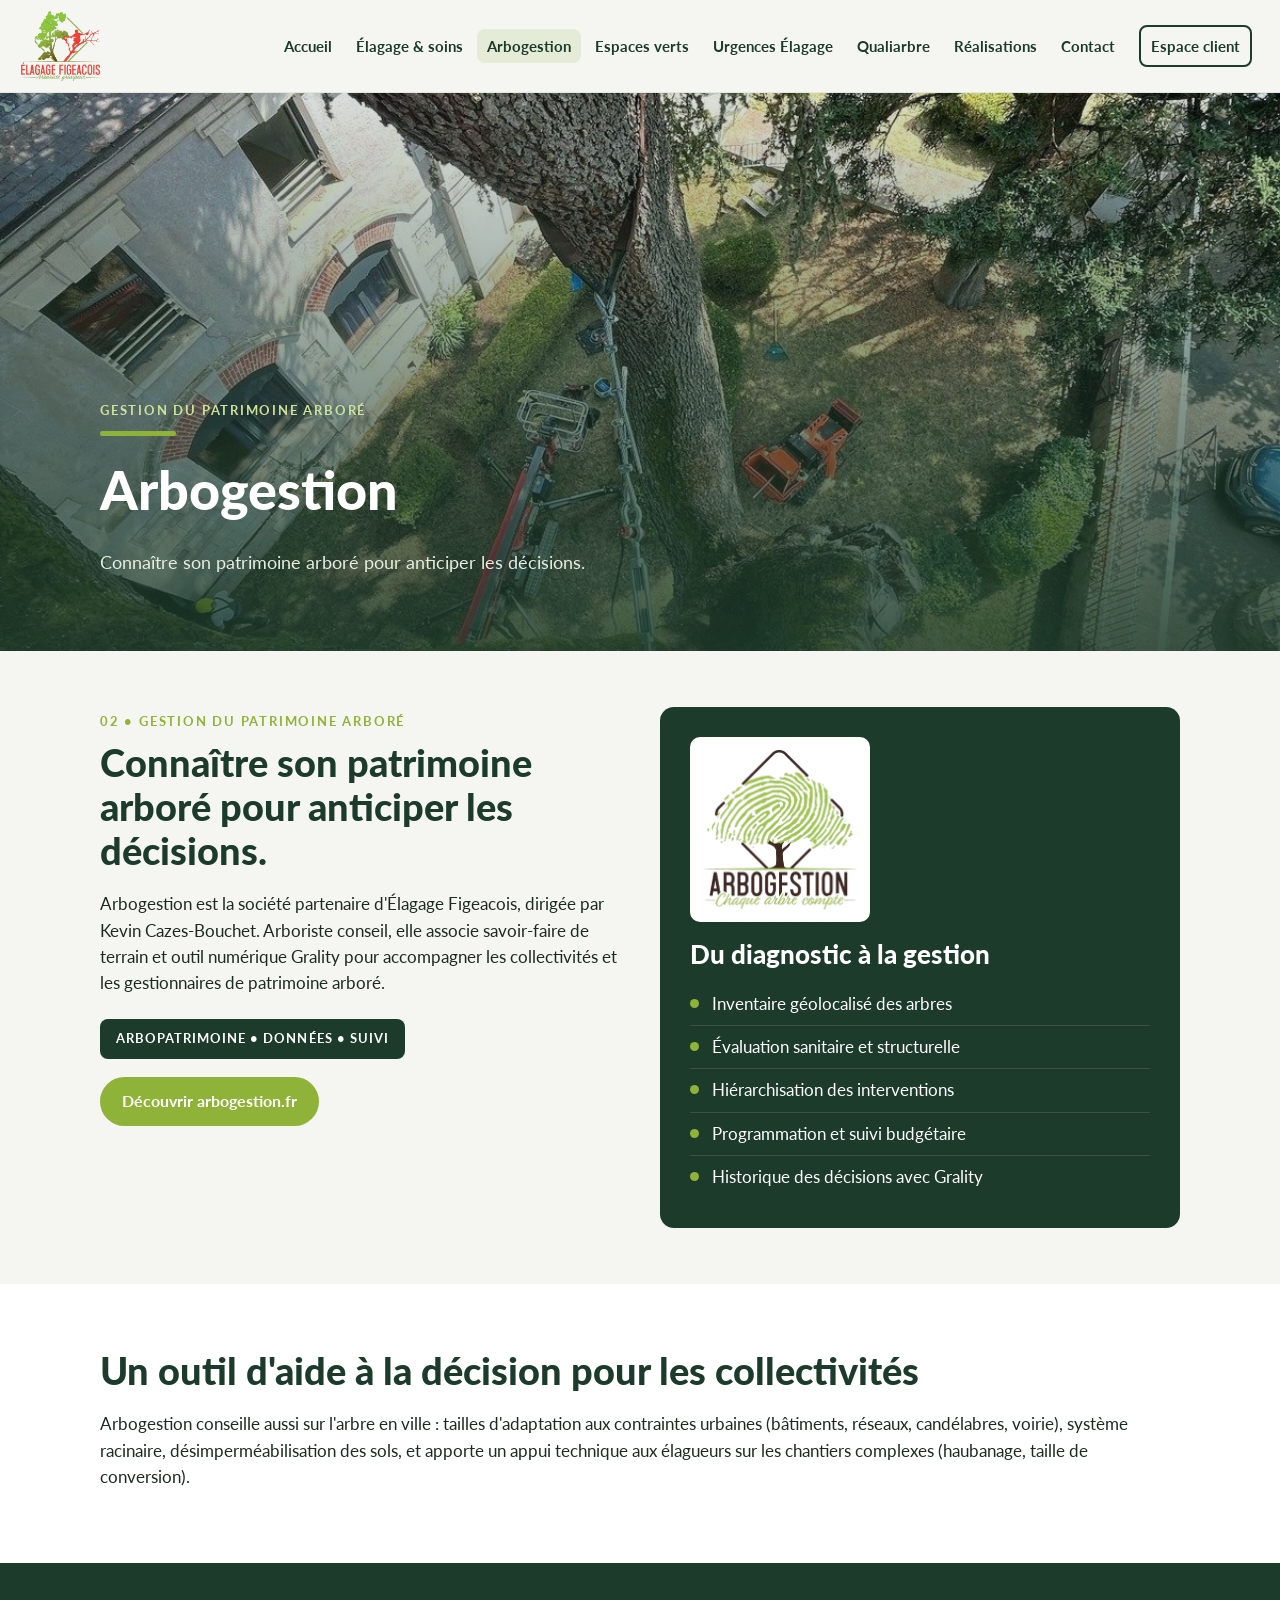
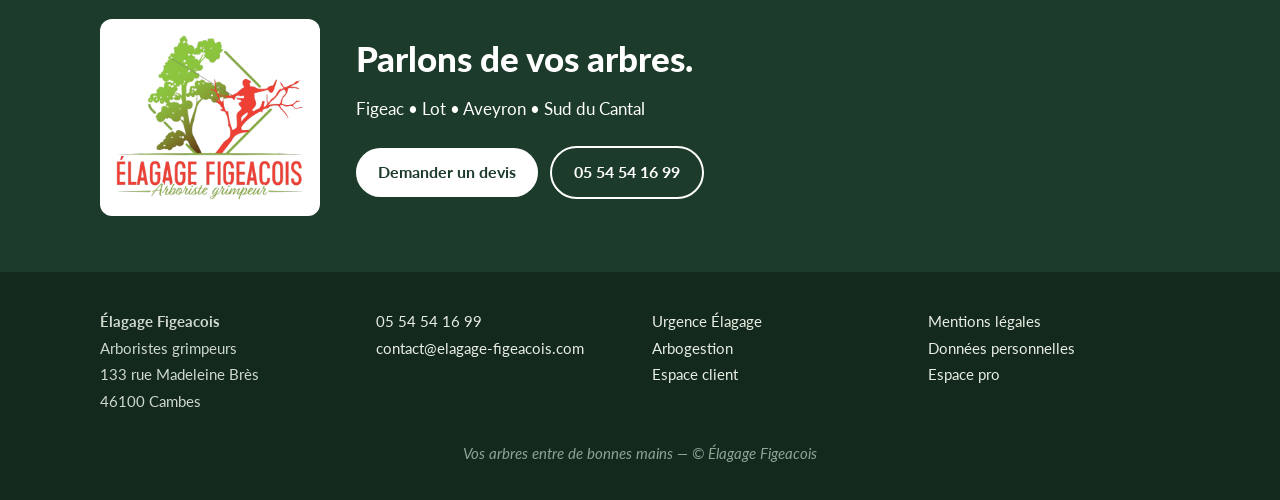
==== arbogestion.html @ f3c60ebb "Site vitrine Élagage Figeacois + espace pro (BPU) Co-Authored-By: Claude Fable 5.1 <noreply@anthropi" ====
<!DOCTYPE html>
<html lang="fr">
<head>
<meta charset="utf-8">
<meta name="viewport" content="width=device-width, initial-scale=1">
<title>Arbogestion – gestion du patrimoine arboré – Élagage Figeacois</title>
<meta name="description" content="Inventaire, diagnostic et gestion du patrimoine arboré avec le logiciel Grality. Arboriste conseil pour les collectivités.">
<link rel="icon" href="images/favicon.png">
<link rel="preconnect" href="https://fonts.googleapis.com">
<link href="https://fonts.googleapis.com/css2?family=Lato:wght@400;700;900&display=swap" rel="stylesheet">
<link rel="stylesheet" href="style.css">
</head>
<body>
<header class="site-header">
  <a class="brand" href="index.html"><img src="images/logo-elagage-figeacois.png" alt="Élagage Figeacois – Arboriste grimpeur"></a>
  <button class="burger" aria-label="Menu" onclick="document.body.classList.toggle('nav-open')"><span></span><span></span><span></span></button>
  <nav class="main-nav"><ul><li><a href="index.html">Accueil</a></li><li><a href="elagage.html">Élagage & soins</a></li><li><a href="arbogestion.html" class=active>Arbogestion</a></li><li><a href="espaces-verts.html">Espaces verts</a></li><li><a href="urgences.html">Urgences Élagage</a></li><li><a href="qualiarbre.html">Qualiarbre</a></li><li><a href="realisations.html">Réalisations</a></li><li><a href="contact.html">Contact</a></li></ul>
    <a class="btn btn-outline nav-client" href="https://extrabat.com" target="_blank" rel="noopener">Espace client</a>
  </nav>
</header>

<section class="hero" style="background-image:url('images/hero-arbogestion.jpg')">
  <div class="hero-inner">
    <p class="kicker">Gestion du patrimoine arboré</p>
    <h1>Arbogestion</h1>
    <p class="lead">Connaître son patrimoine arboré pour anticiper les décisions.</p>
  </div>
</section>
<main>

<section class="wrap section two-col">
  <div>
    <p class="kicker">02 • Gestion du patrimoine arboré</p>
    <h2>Connaître son patrimoine arboré pour anticiper les décisions.</h2>
    <p>Arbogestion est la société partenaire d'Élagage Figeacois, dirigée par Kevin Cazes-Bouchet. Arboriste conseil, elle associe savoir-faire de terrain et outil numérique Grality pour accompagner les collectivités et les gestionnaires de patrimoine arboré.</p>
    <p class="tag-band">Arbopatrimoine • Données • Suivi</p>
    <a class="btn" href="https://arbogestion.fr" target="_blank" rel="noopener">Découvrir arbogestion.fr</a>
  </div>
  <div class="panel-dark">
    <img src="images/logo-arbogestion.png" alt="Arbogestion – Chaque arbre compte" class="panel-logo">
    <h3>Du diagnostic à la gestion</h3>
    <ul class='dots'><li>Inventaire géolocalisé des arbres</li><li>Évaluation sanitaire et structurelle</li><li>Hiérarchisation des interventions</li><li>Programmation et suivi budgétaire</li><li>Historique des décisions avec Grality</li></ul>
  </div>
</section>
<section class="section section-alt"><div class="wrap">
  <h2>Un outil d'aide à la décision pour les collectivités</h2>
  <p>Arbogestion conseille aussi sur l'arbre en ville : tailles d'adaptation aux contraintes urbaines (bâtiments, réseaux, candélabres, voirie), système racinaire, désimperméabilisation des sols, et apporte un appui technique aux élagueurs sur les chantiers complexes (haubanage, taille de conversion).</p>
</div></section>

</main>
<section class="cta-band">
  <div class="wrap cta-inner">
    <img src="images/logo-elagage-figeacois.png" alt="" class="cta-logo">
    <div>
      <h2>Parlons de vos arbres.</h2>
      <p>Figeac • Lot • Aveyron • Sud du Cantal</p>
      <a class="btn btn-light" href="contact.html">Demander un devis</a>
      <a class="btn btn-outline-light" href="tel:+33554541699">05 54 54 16 99</a>
    </div>
  </div>
</section>
<footer class="site-footer">
  <div class="wrap foot-grid">
    <div>
      <strong>Élagage Figeacois</strong><br>Arboristes grimpeurs<br>133 rue Madeleine Brès<br>46100 Cambes
    </div>
    <div>
      <a href="tel:+33554541699">05 54 54 16 99</a><br>
      <a href="mailto:contact@elagage-figeacois.com">contact@elagage-figeacois.com</a>
    </div>
    <div>
      <a href="https://urgence-elagage.fr" target="_blank" rel="noopener">Urgence Élagage</a><br>
      <a href="https://arbogestion.fr" target="_blank" rel="noopener">Arbogestion</a><br>
      <a href="https://extrabat.com" target="_blank" rel="noopener">Espace client</a>
    </div>
    <div>
      <a href="mentions-legales.html">Mentions légales</a><br>
      <a href="mentions-legales.html#rgpd">Données personnelles</a><br>
      <a href="espace-pro/">Espace pro</a>
    </div>
  </div>
  <p class="foot-base">Vos arbres entre de bonnes mains — © Élagage Figeacois</p>
</footer>
</body>
</html>
---- style.css ----
/* Élagage Figeacois – charte reprise de la plaquette */
:root{
  --vert-sapin:#1c3b2b;
  --vert-sapin-2:#254d38;
  --vert-anis:#8fb339;
  --vert-clair:#e4ecd7;
  --creme:#f5f6f1;
  --blanc:#ffffff;
  --texte:#1d2a22;
  --texte-doux:#5b6a60;
  --rayon:14px;
  --ombre:0 6px 24px rgba(28,59,43,.08);
}
*{box-sizing:border-box}
html{scroll-behavior:smooth}
body{margin:0;font-family:Lato,system-ui,sans-serif;color:var(--texte);background:var(--creme);line-height:1.55;font-size:17px}
img{max-width:100%;display:block}
a{color:var(--vert-sapin)}
h1,h2,h3{font-weight:900;line-height:1.15;margin:.2em 0 .5em;color:var(--vert-sapin)}
h1{font-size:clamp(2rem,5vw,3.4rem);color:#fff}
h2{font-size:clamp(1.6rem,3.5vw,2.4rem)}
h3{font-size:1.2rem}
p{margin:.4em 0 1em}
.wrap{max-width:1120px;margin:0 auto;padding:0 20px}
.section{padding:56px 20px}
.section-alt{background:var(--blanc)}
.narrow{max-width:800px}
.kicker{color:var(--vert-anis);font-weight:700;letter-spacing:.14em;text-transform:uppercase;font-size:.8rem;margin-bottom:.4em}
.lead{font-size:1.15rem;color:var(--texte-doux)}
.muted{color:var(--texte-doux);font-size:.95rem}
.big a{font-size:1.9rem;font-weight:900;text-decoration:none}

/* Header */
.site-header{position:sticky;top:0;z-index:50;background:rgba(245,246,241,.95);backdrop-filter:blur(6px);display:flex;align-items:center;justify-content:space-between;padding:10px 20px;border-bottom:1px solid #e3e6dc}
.brand img{height:72px;width:auto}
.main-nav ul{list-style:none;margin:0;padding:0;display:flex;gap:4px;flex-wrap:wrap}
.main-nav a{text-decoration:none;font-weight:700;font-size:.92rem;padding:8px 10px;border-radius:8px;color:var(--vert-sapin)}
.main-nav a:hover,.main-nav a.active{background:var(--vert-clair)}
.main-nav{display:flex;align-items:center;gap:14px}
.nav-client{font-size:.85rem;padding:7px 12px}
.burger{display:none;background:none;border:0;width:40px;height:40px;cursor:pointer}
.burger span{display:block;height:3px;background:var(--vert-sapin);margin:7px 0;border-radius:2px}
@media(max-width:900px){
  .burger{display:block}
  .main-nav{display:none;position:absolute;left:0;right:0;top:100%;background:var(--creme);flex-direction:column;align-items:stretch;padding:12px 20px 20px;border-bottom:1px solid #e3e6dc}
  .main-nav ul{flex-direction:column}
  .main-nav a{display:block;padding:12px}
  .nav-open .main-nav{display:flex}
}

/* Hero */
.hero{min-height:62vh;display:flex;align-items:flex-end;background:var(--vert-sapin-2) center/cover no-repeat;position:relative;color:#fff}
.hero::before{content:"";position:absolute;inset:0;background:linear-gradient(180deg,rgba(28,59,43,.15) 0%,rgba(28,59,43,.85) 100%)}
.hero-inner{position:relative;max-width:1120px;margin:0 auto;padding:80px 20px 56px;width:100%}
.hero .kicker{color:#cfe39a}
.hero .lead{color:#e8eee2}
.hero h1::before{content:"";display:block;width:76px;height:5px;background:var(--vert-anis);margin-bottom:22px;border-radius:3px}

/* Boutons */
.btn{display:inline-block;background:var(--vert-anis);color:#fff;font-weight:700;text-decoration:none;padding:12px 22px;border-radius:999px;border:0;cursor:pointer;font-family:inherit;font-size:1rem;margin:6px 8px 6px 0;transition:transform .15s}
.btn:hover{transform:translateY(-1px)}
.btn-light{background:#fff;color:var(--vert-sapin)}
.btn-outline{background:transparent;color:var(--vert-sapin);border:2px solid var(--vert-sapin)}
.btn-outline-light{background:transparent;color:#fff;border:2px solid #fff}

/* Cartes */
.grid-2,.grid-3{display:grid;gap:18px;margin:24px 0}
.grid-2{grid-template-columns:repeat(auto-fit,minmax(260px,1fr))}
.grid-3{grid-template-columns:repeat(auto-fit,minmax(240px,1fr))}
.grid-5{grid-template-columns:repeat(auto-fit,minmax(200px,1fr))}
.card{background:var(--blanc);border-radius:var(--rayon);padding:26px 24px;box-shadow:var(--ombre);text-decoration:none;color:inherit;border-left:5px solid var(--vert-anis);display:block}
a.card:hover{transform:translateY(-3px);transition:transform .15s}
.card .num{display:inline-flex;width:34px;height:34px;align-items:center;justify-content:center;background:var(--vert-anis);color:#fff;border-radius:50%;font-weight:700;font-size:.85rem;margin-bottom:10px}
.card .num:empty{display:none}
.card h3{margin-top:4px}
.card p{margin-bottom:0;color:var(--texte-doux)}
.card-green{background:var(--vert-clair)}
.dots{list-style:none;padding:0;margin:0}
.dots li{padding:8px 0 8px 22px;position:relative;border-bottom:1px solid rgba(0,0,0,.06)}
.dots li::before{content:"";position:absolute;left:0;top:16px;width:9px;height:9px;border-radius:50%;background:var(--vert-anis)}
.dots li:last-child{border:0}

.tag-band{display:inline-block;background:var(--vert-sapin);color:#fff;font-weight:700;text-transform:uppercase;letter-spacing:.08em;font-size:.8rem;padding:10px 16px;border-radius:8px}
.callout{background:var(--vert-clair);border-radius:var(--rayon);padding:18px 22px;font-weight:700;color:var(--vert-sapin)}
.two-col{display:grid;grid-template-columns:1fr 1fr;gap:40px;align-items:start}
@media(max-width:800px){.two-col{grid-template-columns:1fr}}
.panel-dark{background:var(--vert-sapin);color:#fff;border-radius:var(--rayon);padding:30px}
.panel-dark h3{color:#fff;font-size:1.6rem}
.panel-dark .dots li{border-color:rgba(255,255,255,.12)}
.panel-logo{background:#fff;border-radius:10px;padding:10px;max-width:180px;margin-bottom:18px}
.band-dark{background:var(--vert-sapin);color:#fff;border-radius:var(--rayon);padding:36px;display:flex;gap:36px;align-items:center;flex-wrap:wrap;margin:24px auto}
.band-dark h2,.band-dark h3{color:#fff}
.badge{max-width:200px}

/* Galerie */
.gallery{display:grid;grid-template-columns:repeat(auto-fit,minmax(240px,1fr));gap:16px;margin:20px 0}
.gallery img{width:100%;aspect-ratio:4/3;object-fit:cover;border-radius:var(--rayon);background:#d8dfd0}
.gallery figure{margin:0}
.gallery figcaption{font-size:.9rem;color:var(--texte-doux);padding:8px 4px}

/* Formulaire */
.form{background:var(--blanc);border-radius:var(--rayon);padding:28px;box-shadow:var(--ombre);display:grid;gap:14px}
.form label{display:grid;gap:6px;font-weight:700;font-size:.92rem}
.form input,.form textarea{font:inherit;padding:11px 12px;border:1px solid #cfd6c8;border-radius:8px;background:#fafbf7}
.form .check{grid-template-columns:auto 1fr;font-weight:400}
.hp{position:absolute;left:-9999px}

/* CTA + footer */
.cta-band{background:var(--vert-sapin);color:#fff;padding:56px 20px}
.cta-inner{display:flex;gap:36px;align-items:center;flex-wrap:wrap}
.cta-logo{background:#fff;border-radius:12px;padding:14px;max-width:220px}
.cta-band h2{color:#fff;font-size:2.2rem}
.site-footer{background:#14291e;color:#cfd8cc;padding:36px 20px 20px;font-size:.92rem}
.site-footer a{color:#e8eee2;text-decoration:none}
.site-footer a:hover{text-decoration:underline}
.foot-grid{display:grid;grid-template-columns:repeat(auto-fit,minmax(200px,1fr));gap:24px;line-height:1.8}
.foot-base{text-align:center;margin-top:28px;font-style:italic;color:#8fa392}
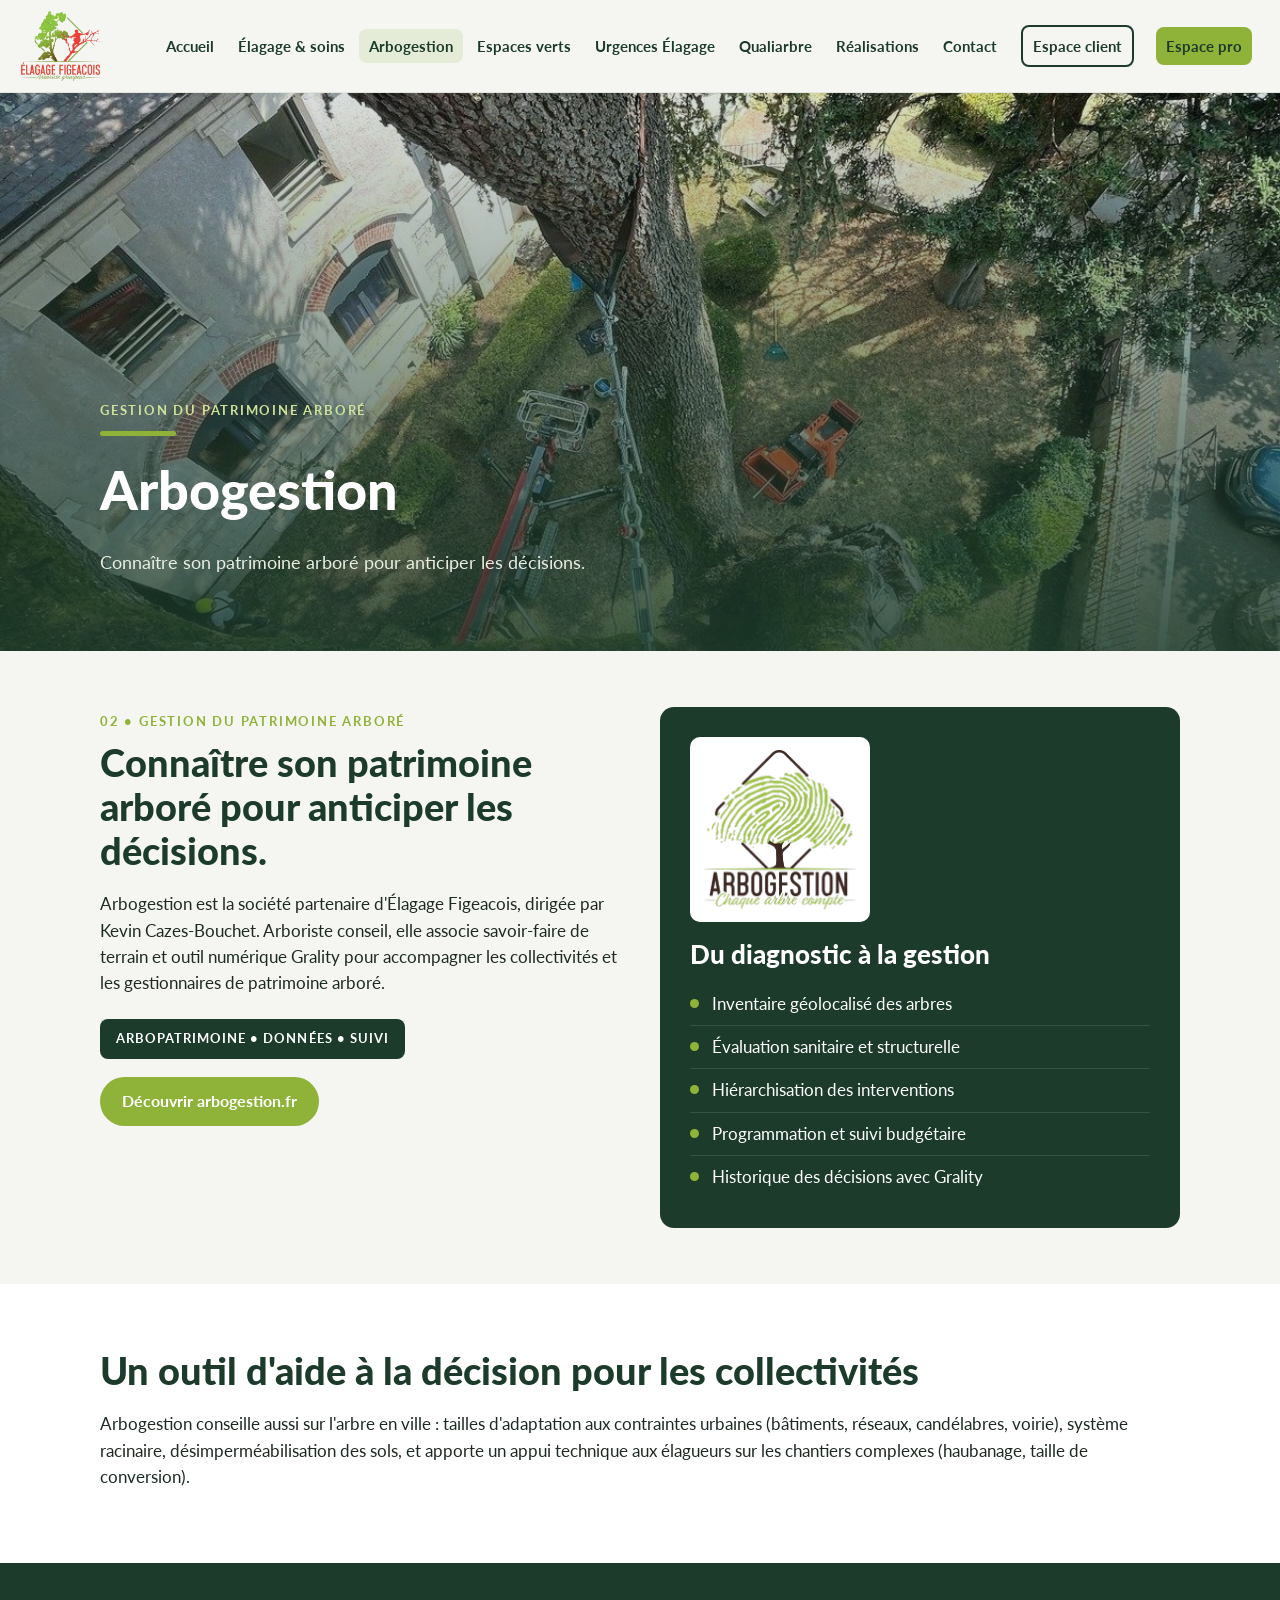
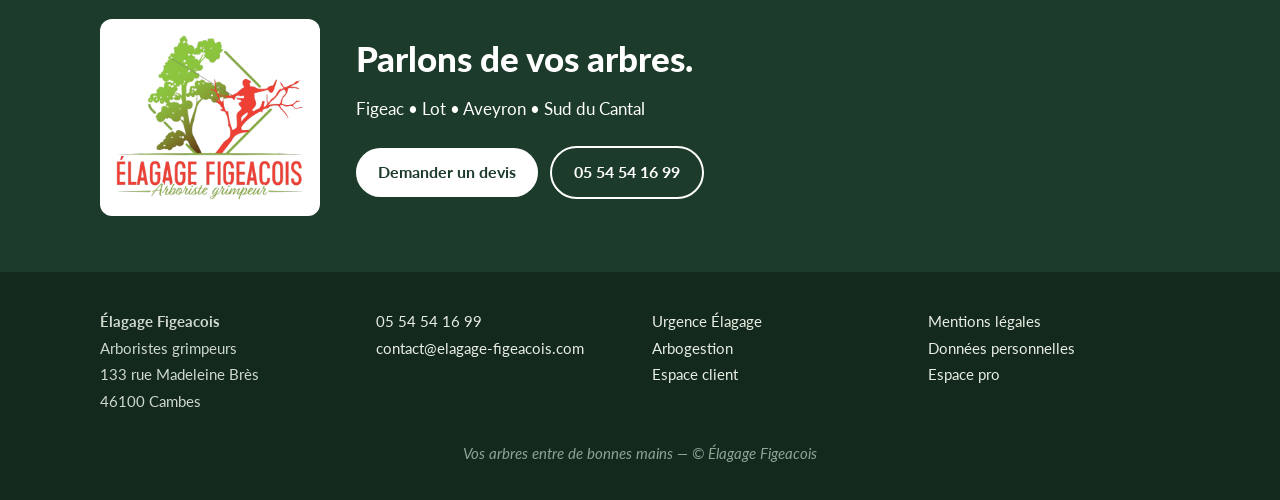
==== commit 35bb3d1e: "Double authentification obligatoire (application ou e-mail) + bouton Espace pro dans le menu du site" ====
--- a/arbogestion.html
+++ b/arbogestion.html
@@ -16,6 +16,7 @@
   <button class="burger" aria-label="Menu" onclick="document.body.classList.toggle('nav-open')"><span></span><span></span><span></span></button>
   <nav class="main-nav"><ul><li><a href="index.html">Accueil</a></li><li><a href="elagage.html">Élagage & soins</a></li><li><a href="arbogestion.html" class=active>Arbogestion</a></li><li><a href="espaces-verts.html">Espaces verts</a></li><li><a href="urgences.html">Urgences Élagage</a></li><li><a href="qualiarbre.html">Qualiarbre</a></li><li><a href="realisations.html">Réalisations</a></li><li><a href="contact.html">Contact</a></li></ul>
     <a class="btn btn-outline nav-client" href="https://extrabat.com" target="_blank" rel="noopener">Espace client</a>
+    <a class="btn nav-client nav-pro" href="espace-pro/">Espace pro</a>
   </nav>
 </header>
 
--- a/style.css
+++ b/style.css
@@ -38,6 +38,7 @@
 .main-nav a:hover,.main-nav a.active{background:var(--vert-clair)}
 .main-nav{display:flex;align-items:center;gap:14px}
 .nav-client{font-size:.85rem;padding:7px 12px}
+.nav-pro{margin-left:4px}
 .burger{display:none;background:none;border:0;width:40px;height:40px;cursor:pointer}
 .burger span{display:block;height:3px;background:var(--vert-sapin);margin:7px 0;border-radius:2px}
 @media(max-width:900px){
